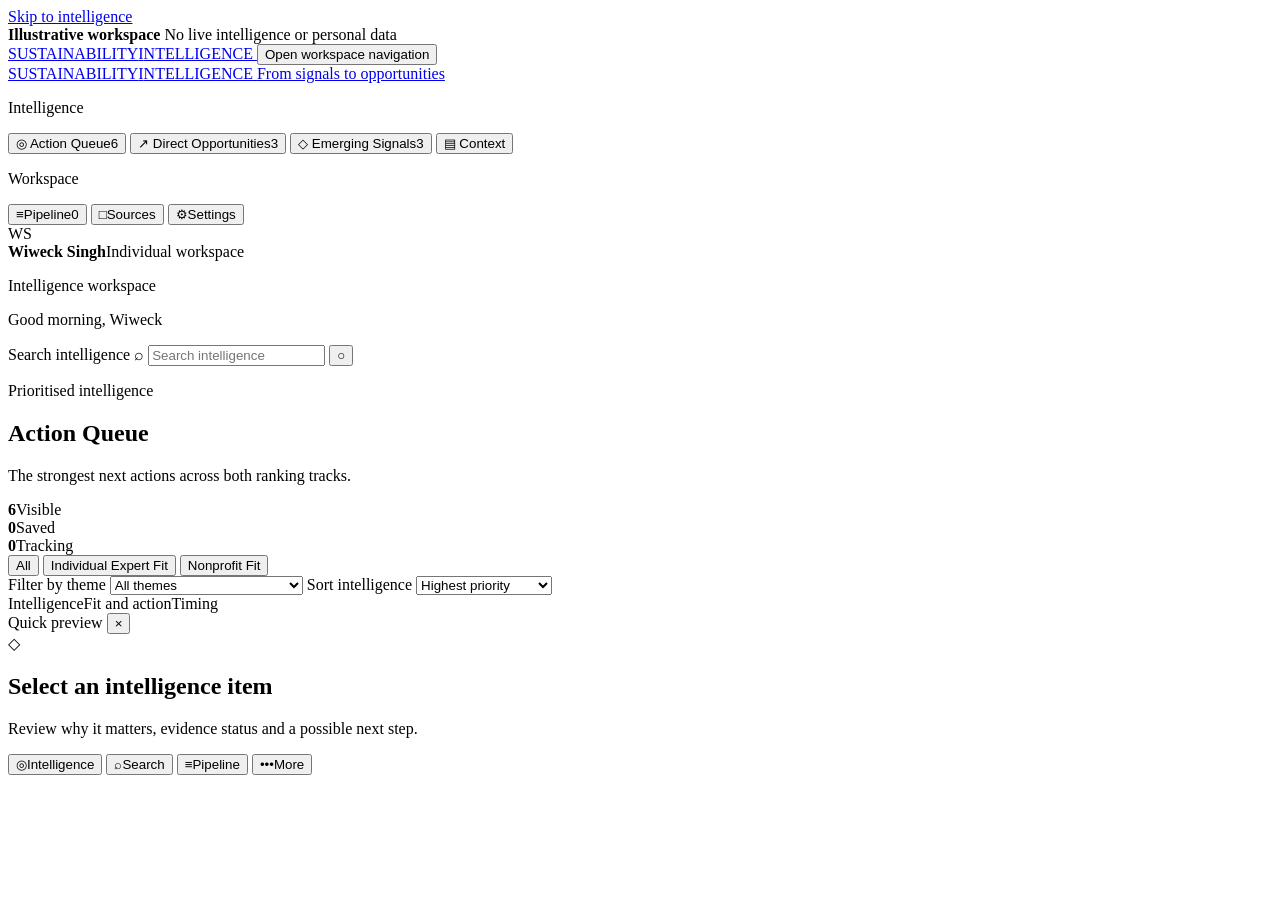
==== workspace.html @ 9c5e363e "Add intelligence workspace structure" ====
<!doctype html>
<html lang="en">
<head>
  <meta charset="utf-8">
  <meta name="viewport" content="width=device-width, initial-scale=1">
  <meta name="theme-color" content="#F5F9E9">
  <meta name="description" content="Illustrative Sustainability Intelligence workspace for reviewing direct opportunities and emerging signals.">
  <title>Intelligence Workspace | Sustainability Intelligence</title>
  <link rel="icon" href="favicon.svg" type="image/svg+xml">
  <link rel="stylesheet" href="workspace.css">
  <script src="workspace.js" defer></script>
</head>
<body>
  <a class="skip-link" href="#workspace-main">Skip to intelligence</a>

  <div class="prototype-banner" role="status">
    <strong>Illustrative workspace</strong>
    <span>No live intelligence or personal data</span>
  </div>

  <header class="mobile-header">
    <a class="brand" href="index.html" aria-label="Sustainability Intelligence home">
      <span class="wordmark"><span>SUSTAINABILITY</span><span><span>I</span>NTELLIGENCE</span></span>
    </a>
    <button class="mobile-menu-button" type="button" aria-expanded="false" aria-controls="workspace-sidebar">
      <span class="sr-only">Open workspace navigation</span>
      <span aria-hidden="true"></span><span aria-hidden="true"></span>
    </button>
  </header>

  <div class="workspace-shell">
    <aside id="workspace-sidebar" class="sidebar" aria-label="Workspace navigation">
      <div class="sidebar-brand">
        <a class="brand" href="index.html" aria-label="Sustainability Intelligence home">
          <span class="wordmark"><span>SUSTAINABILITY</span><span><span>I</span>NTELLIGENCE</span></span>
          <span class="tagline">From signals to opportunities</span>
        </a>
      </div>

      <nav class="workspace-navigation" aria-label="Intelligence">
        <p>Intelligence</p>
        <button class="nav-item is-active" type="button" data-view="queue">
          <span class="nav-symbol" aria-hidden="true">◎</span>
          <span>Action Queue</span><span class="count" data-count="queue">6</span>
        </button>
        <button class="nav-item" type="button" data-view="direct">
          <span class="nav-symbol" aria-hidden="true">↗</span>
          <span>Direct Opportunities</span><span class="count" data-count="direct">3</span>
        </button>
        <button class="nav-item" type="button" data-view="signals">
          <span class="nav-symbol" aria-hidden="true">◇</span>
          <span>Emerging Signals</span><span class="count" data-count="signals">3</span>
        </button>
        <button class="nav-item" type="button" data-view="context">
          <span class="nav-symbol" aria-hidden="true">▤</span>
          <span>Context</span>
        </button>
      </nav>

      <nav class="workspace-navigation secondary-navigation" aria-label="Workspace">
        <p>Workspace</p>
        <button class="nav-item" type="button" data-view="pipeline">
          <span class="nav-symbol" aria-hidden="true">≡</span><span>Pipeline</span><span class="count" data-count="pipeline">0</span>
        </button>
        <button class="nav-item" type="button" data-view="sources">
          <span class="nav-symbol" aria-hidden="true">□</span><span>Sources</span>
        </button>
        <button class="nav-item" type="button" data-view="settings">
          <span class="nav-symbol" aria-hidden="true">⚙</span><span>Settings</span>
        </button>
      </nav>

      <div class="sidebar-footer">
        <span class="profile-mark" aria-hidden="true">WS</span>
        <div><strong>Wiweck Singh</strong><span>Individual workspace</span></div>
      </div>
    </aside>

    <main id="workspace-main" class="workspace-main">
      <header class="workspace-topbar">
        <div>
          <p class="date-label">Intelligence workspace</p>
          <p class="welcome">Good morning, Wiweck</p>
        </div>
        <div class="topbar-actions">
          <label class="search-control">
            <span class="sr-only">Search intelligence</span>
            <span aria-hidden="true">⌕</span>
            <input id="search-input" type="search" placeholder="Search intelligence">
          </label>
          <button class="icon-button" type="button" aria-label="Notifications">○</button>
        </div>
      </header>

      <section class="workspace-content" aria-labelledby="view-title">
        <div class="view-heading">
          <div>
            <p class="eyebrow" id="view-eyebrow">Prioritised intelligence</p>
            <h1 id="view-title">Action Queue</h1>
            <p id="view-description">The strongest next actions across both ranking tracks.</p>
          </div>
          <div class="view-summary" aria-label="Queue summary">
            <div><strong id="visible-count">6</strong><span>Visible</span></div>
            <div><strong id="saved-count">0</strong><span>Saved</span></div>
            <div><strong id="tracked-count">0</strong><span>Tracking</span></div>
          </div>
        </div>

        <div class="control-row">
          <div class="segmented-control" aria-label="Fit track">
            <button class="is-active" type="button" data-fit="all">All</button>
            <button type="button" data-fit="expert">Individual Expert Fit</button>
            <button type="button" data-fit="nonprofit">Nonprofit Fit</button>
          </div>
          <div class="filter-actions">
            <label>
              <span class="sr-only">Filter by theme</span>
              <select id="theme-filter">
                <option value="all">All themes</option>
                <option value="policy">Policy and regulation</option>
                <option value="funding">Funding and finance</option>
                <option value="markets">Markets and standards</option>
                <option value="knowledge">Knowledge and programmes</option>
              </select>
            </label>
            <label>
              <span class="sr-only">Sort intelligence</span>
              <select id="sort-select">
                <option value="priority">Highest priority</option>
                <option value="confidence">Highest confidence</option>
                <option value="urgency">Most urgent</option>
              </select>
            </label>
          </div>
        </div>

        <div class="feed-header" aria-hidden="true">
          <span>Intelligence</span><span>Fit and action</span><span>Timing</span><span></span>
        </div>

        <div id="intelligence-feed" class="intelligence-feed" aria-live="polite"></div>

        <div id="empty-state" class="empty-state" hidden>
          <span aria-hidden="true">○</span>
          <h2>No illustrative records match these filters.</h2>
          <p>Clear the search or change the fit and theme filters.</p>
          <button class="text-button" type="button" id="clear-filters">Clear filters</button>
        </div>
      </section>
    </main>

    <aside id="preview-panel" class="preview-panel" aria-labelledby="preview-title">
      <div class="preview-toolbar">
        <span>Quick preview</span>
        <button type="button" id="close-preview" aria-label="Close quick preview">×</button>
      </div>
      <div id="preview-content" class="preview-content">
        <div class="preview-placeholder">
          <span aria-hidden="true">◇</span>
          <h2>Select an intelligence item</h2>
          <p>Review why it matters, evidence status and a possible next step.</p>
        </div>
      </div>
    </aside>
  </div>

  <nav class="mobile-bottom-nav" aria-label="Mobile workspace">
    <button class="is-active" type="button" data-mobile-view="queue"><span aria-hidden="true">◎</span>Intelligence</button>
    <button type="button" id="mobile-search"><span aria-hidden="true">⌕</span>Search</button>
    <button type="button" data-mobile-view="pipeline"><span aria-hidden="true">≡</span>Pipeline</button>
    <button type="button" id="mobile-more"><span aria-hidden="true">•••</span>More</button>
  </nav>

  <template id="feed-item-template">
    <article class="feed-item">
      <button class="item-open" type="button">
        <span class="record-marker" aria-hidden="true"></span>
        <span class="item-copy">
          <span class="record-type"></span>
          <strong class="record-title"></strong>
          <span class="record-source"></span>
          <span class="record-summary"></span>
        </span>
        <span class="item-fit">
          <span class="fit-badge"></span>
          <span class="recommended-action"></span>
        </span>
        <span class="item-timing">
          <strong></strong><span></span>
        </span>
      </button>
      <div class="item-actions" aria-label="Record actions">
        <button type="button" data-action="save">Save</button>
        <button type="button" data-action="track">Track</button>
        <button type="button" data-action="dismiss">Dismiss</button>
      </div>
    </article>
  </template>

  <div class="toast" id="toast" role="status" aria-live="polite"></div>
</body>
</html>
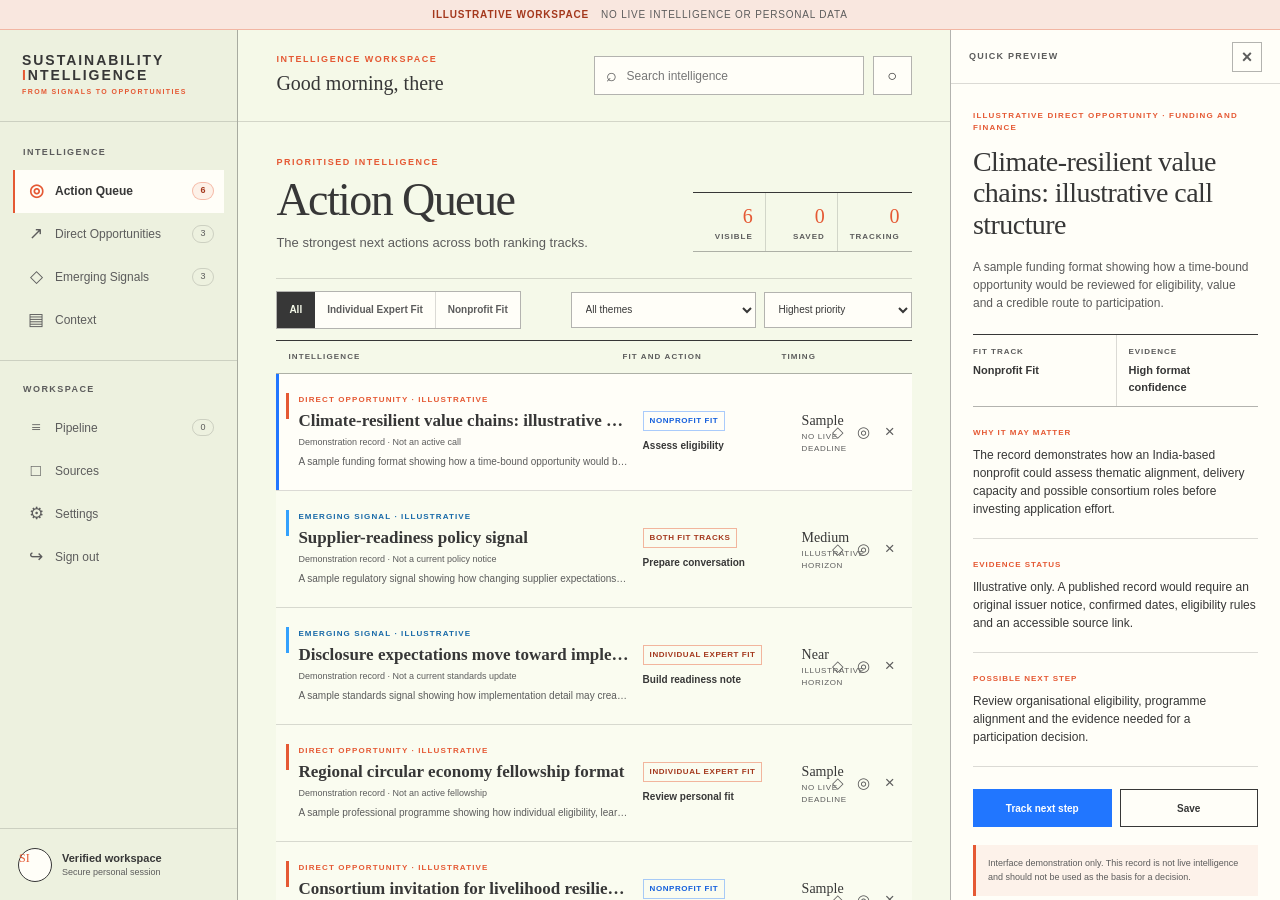
==== commit 9e1454aa: "Connect workspace to verified session" ====
--- a/workspace.html
+++ b/workspace.html
@@ -8,6 +8,8 @@
   <title>Intelligence Workspace | Sustainability Intelligence</title>
   <link rel="icon" href="favicon.svg" type="image/svg+xml">
   <link rel="stylesheet" href="workspace.css">
+  <script src="supabase-config.js" defer></script>
+  <script src="auth-client.js" defer></script>
   <script src="workspace.js" defer></script>
 </head>
 <body>
@@ -68,11 +70,14 @@
         <button class="nav-item" type="button" data-view="settings">
           <span class="nav-symbol" aria-hidden="true">⚙</span><span>Settings</span>
         </button>
+        <button class="nav-item" id="sign-out-button" type="button">
+          <span class="nav-symbol" aria-hidden="true">↪</span><span>Sign out</span>
+        </button>
       </nav>
 
       <div class="sidebar-footer">
-        <span class="profile-mark" aria-hidden="true">WS</span>
-        <div><strong>Wiweck Singh</strong><span>Individual workspace</span></div>
+        <span class="profile-mark" id="profile-mark" aria-hidden="true">SI</span>
+        <div><strong id="profile-label">Verified workspace</strong><span id="profile-track">Secure personal session</span></div>
       </div>
     </aside>
 
@@ -80,7 +85,7 @@
       <header class="workspace-topbar">
         <div>
           <p class="date-label">Intelligence workspace</p>
-          <p class="welcome">Good morning, Wiweck</p>
+          <p class="welcome">Good morning, <span id="profile-name">there</span></p>
         </div>
         <div class="topbar-actions">
           <label class="search-control">
--- a/workspace.css
+++ b/workspace.css
@@ -0,0 +1,876 @@
+:root {
+  --terracotta: #e55934;
+  --ivory: #f5f9e9;
+  --ivory-deep: #edf1df;
+  --paper: #fffef8;
+  --graphite: #373737;
+  --graphite-soft: #5c5c5c;
+  --blue: #2176ff;
+  --blue-light: #33a1fd;
+  --line: rgba(55, 55, 55, 0.18);
+  --line-strong: rgba(55, 55, 55, 0.38);
+  --shadow: 0 18px 55px rgba(55, 55, 55, 0.12);
+  --serif: "Iowan Old Style", "Palatino Linotype", Palatino, "Book Antiqua", Georgia, serif;
+  --sans: Inter, "Helvetica Neue", Helvetica, Arial, sans-serif;
+  --condensed: "Arial Narrow", "Helvetica Neue", Arial, sans-serif;
+}
+
+* { box-sizing: border-box; }
+html { height: 100%; }
+body {
+  min-height: 100%;
+  margin: 0;
+  overflow: hidden;
+  background: var(--ivory);
+  color: var(--graphite);
+  font-family: var(--sans);
+  font-size: 14px;
+  line-height: 1.5;
+  text-rendering: optimizeLegibility;
+}
+button, input, select { font: inherit; }
+button { color: inherit; }
+button, a { -webkit-tap-highlight-color: transparent; }
+button:focus-visible, a:focus-visible, input:focus-visible, select:focus-visible {
+  outline: 3px solid var(--blue);
+  outline-offset: 2px;
+}
+::selection { background: var(--terracotta); color: #fff; }
+[hidden] { display: none !important; }
+
+.sr-only {
+  position: absolute;
+  width: 1px;
+  height: 1px;
+  margin: -1px;
+  overflow: hidden;
+  clip: rect(0 0 0 0);
+  white-space: nowrap;
+}
+.skip-link {
+  position: fixed;
+  z-index: 1000;
+  top: 12px;
+  left: 12px;
+  padding: 9px 14px;
+  background: var(--graphite);
+  color: var(--ivory);
+  transform: translateY(-170%);
+  transition: transform 160ms ease;
+}
+.skip-link:focus { transform: translateY(0); }
+
+.prototype-banner {
+  height: 30px;
+  display: flex;
+  align-items: center;
+  justify-content: center;
+  gap: 12px;
+  border-bottom: 1px solid rgba(229, 89, 52, 0.35);
+  background: #f9e7df;
+  color: var(--graphite);
+  font-size: 10px;
+  letter-spacing: 0.08em;
+  text-transform: uppercase;
+}
+.prototype-banner strong { color: #a4381d; }
+.prototype-banner span { color: var(--graphite-soft); }
+
+.brand {
+  display: inline-flex;
+  flex-direction: column;
+  width: max-content;
+  color: var(--graphite);
+  text-decoration: none;
+}
+.wordmark {
+  display: flex;
+  flex-direction: column;
+  font-family: var(--condensed);
+  font-size: 14px;
+  font-weight: 600;
+  letter-spacing: 0.14em;
+  line-height: 1.02;
+}
+.wordmark > span:nth-child(2) > span { color: var(--terracotta); }
+.tagline {
+  margin-top: 5px;
+  color: var(--terracotta);
+  font-size: 7px;
+  font-weight: 800;
+  letter-spacing: 0.2em;
+  text-transform: uppercase;
+}
+
+.mobile-header { display: none; }
+.workspace-shell {
+  height: calc(100vh - 30px);
+  display: grid;
+  grid-template-columns: 238px minmax(620px, 1fr) 330px;
+  background: var(--ivory);
+}
+.sidebar {
+  min-width: 0;
+  display: flex;
+  flex-direction: column;
+  border-right: 1px solid var(--line-strong);
+  background: var(--ivory-deep);
+}
+.sidebar-brand {
+  min-height: 92px;
+  display: flex;
+  align-items: center;
+  padding: 19px 22px;
+  border-bottom: 1px solid var(--line);
+}
+.workspace-navigation { padding: 24px 13px 0; }
+.workspace-navigation p {
+  margin: 0 10px 10px;
+  color: var(--graphite-soft);
+  font-size: 9px;
+  font-weight: 800;
+  letter-spacing: 0.16em;
+  text-transform: uppercase;
+}
+.nav-item {
+  width: 100%;
+  min-height: 43px;
+  display: grid;
+  grid-template-columns: 22px 1fr auto;
+  gap: 8px;
+  align-items: center;
+  padding: 8px 10px;
+  border: 0;
+  border-left: 2px solid transparent;
+  background: transparent;
+  cursor: pointer;
+  color: var(--graphite-soft);
+  font-size: 12px;
+  text-align: left;
+}
+.nav-item:hover { background: rgba(255, 254, 248, 0.64); color: var(--graphite); }
+.nav-item.is-active {
+  border-left-color: var(--terracotta);
+  background: var(--paper);
+  color: var(--graphite);
+  font-weight: 700;
+}
+.nav-symbol {
+  color: var(--graphite-soft);
+  font-family: Georgia, serif;
+  font-size: 17px;
+  text-align: center;
+}
+.nav-item.is-active .nav-symbol { color: var(--terracotta); }
+.count {
+  min-width: 22px;
+  padding: 2px 6px;
+  border: 1px solid var(--line);
+  border-radius: 10px;
+  color: var(--graphite-soft);
+  font-size: 9px;
+  line-height: 1.3;
+  text-align: center;
+}
+.nav-item.is-active .count {
+  border-color: rgba(229, 89, 52, 0.36);
+  background: rgba(229, 89, 52, 0.08);
+  color: #a4381d;
+}
+.secondary-navigation {
+  margin-top: 18px;
+  padding-top: 22px;
+  border-top: 1px solid var(--line);
+}
+.sidebar-footer {
+  min-height: 72px;
+  display: grid;
+  grid-template-columns: 34px 1fr;
+  gap: 10px;
+  align-items: center;
+  margin-top: auto;
+  padding: 13px 18px;
+  border-top: 1px solid var(--line);
+}
+.profile-mark {
+  width: 34px;
+  height: 34px;
+  display: grid;
+  place-items: center;
+  border: 1px solid var(--graphite);
+  border-radius: 50%;
+  background: var(--paper);
+  color: var(--terracotta);
+  font-family: var(--serif);
+  font-size: 12px;
+}
+.sidebar-footer strong, .sidebar-footer span { display: block; }
+.sidebar-footer strong { font-size: 11px; }
+.sidebar-footer div span { color: var(--graphite-soft); font-size: 9px; }
+
+.workspace-main {
+  min-width: 0;
+  overflow: auto;
+  background: var(--ivory);
+}
+.workspace-topbar {
+  min-height: 92px;
+  display: flex;
+  align-items: center;
+  justify-content: space-between;
+  gap: 24px;
+  padding: 18px clamp(24px, 3vw, 44px);
+  border-bottom: 1px solid var(--line);
+  background: rgba(245, 249, 233, 0.96);
+}
+.date-label {
+  margin: 0 0 2px;
+  color: var(--terracotta);
+  font-size: 9px;
+  font-weight: 800;
+  letter-spacing: 0.17em;
+  text-transform: uppercase;
+}
+.welcome { margin: 0; font-family: var(--serif); font-size: 20px; }
+.topbar-actions { display: flex; align-items: center; gap: 9px; }
+.search-control {
+  width: min(28vw, 270px);
+  height: 39px;
+  display: flex;
+  align-items: center;
+  gap: 8px;
+  padding: 0 11px;
+  border: 1px solid var(--line-strong);
+  background: var(--paper);
+}
+.search-control > span { color: var(--graphite-soft); font-size: 18px; }
+.search-control input {
+  width: 100%;
+  min-width: 0;
+  border: 0;
+  outline: 0;
+  background: transparent;
+  color: var(--graphite);
+  font-size: 12px;
+}
+.search-control input::placeholder { color: #777; }
+.icon-button {
+  width: 39px;
+  height: 39px;
+  border: 1px solid var(--line-strong);
+  background: var(--paper);
+  cursor: pointer;
+  font-size: 16px;
+}
+
+.workspace-content { padding: 34px clamp(24px, 3vw, 44px) 70px; }
+.view-heading {
+  display: flex;
+  align-items: flex-end;
+  justify-content: space-between;
+  gap: 30px;
+  padding-bottom: 26px;
+}
+.eyebrow {
+  margin: 0 0 7px;
+  color: var(--terracotta);
+  font-size: 9px;
+  font-weight: 800;
+  letter-spacing: 0.17em;
+  text-transform: uppercase;
+}
+.view-heading h1 {
+  margin: 0;
+  font-family: var(--serif);
+  font-size: clamp(36px, 3.6vw, 52px);
+  font-weight: 400;
+  letter-spacing: -0.035em;
+  line-height: 1;
+}
+#view-description {
+  max-width: 590px;
+  margin: 10px 0 0;
+  color: var(--graphite-soft);
+  font-size: 13px;
+}
+.view-summary {
+  display: flex;
+  border-top: 1px solid var(--graphite);
+  border-bottom: 1px solid var(--line-strong);
+}
+.view-summary div {
+  min-width: 72px;
+  padding: 8px 12px;
+  border-left: 1px solid var(--line);
+  text-align: right;
+}
+.view-summary div:first-child { border-left: 0; }
+.view-summary strong, .view-summary span { display: block; }
+.view-summary strong { color: var(--terracotta); font-family: var(--serif); font-size: 20px; font-weight: 400; }
+.view-summary span {
+  color: var(--graphite-soft);
+  font-size: 8px;
+  font-weight: 800;
+  letter-spacing: 0.12em;
+  text-transform: uppercase;
+}
+
+.control-row {
+  min-height: 62px;
+  display: flex;
+  align-items: center;
+  justify-content: space-between;
+  gap: 18px;
+  padding: 10px 0;
+  border-top: 1px solid var(--line);
+}
+.segmented-control {
+  display: inline-flex;
+  border: 1px solid var(--line-strong);
+  background: var(--paper);
+}
+.segmented-control button {
+  min-height: 36px;
+  padding: 7px 12px;
+  border: 0;
+  border-right: 1px solid var(--line);
+  background: transparent;
+  cursor: pointer;
+  color: var(--graphite-soft);
+  font-size: 10px;
+  font-weight: 700;
+}
+.segmented-control button:last-child { border-right: 0; }
+.segmented-control button:hover { color: var(--graphite); }
+.segmented-control button.is-active {
+  background: var(--graphite);
+  color: var(--ivory);
+}
+.filter-actions { display: flex; gap: 8px; }
+.filter-actions select {
+  height: 36px;
+  max-width: 185px;
+  padding: 0 30px 0 10px;
+  border: 1px solid var(--line-strong);
+  border-radius: 0;
+  background-color: var(--paper);
+  color: var(--graphite);
+  font-size: 10px;
+}
+
+.feed-header {
+  display: grid;
+  grid-template-columns: minmax(320px, 1fr) 145px 84px 86px;
+  gap: 14px;
+  padding: 10px 12px;
+  border-top: 1px solid var(--graphite);
+  border-bottom: 1px solid var(--line-strong);
+  color: var(--graphite-soft);
+  font-size: 8px;
+  font-weight: 800;
+  letter-spacing: 0.14em;
+  text-transform: uppercase;
+}
+.intelligence-feed { border-bottom: 1px solid var(--graphite); }
+.feed-item {
+  position: relative;
+  border-bottom: 1px solid var(--line);
+  background: rgba(255, 254, 248, 0.42);
+}
+.feed-item:last-child { border-bottom: 0; }
+.feed-item:hover, .feed-item.is-selected { background: var(--paper); }
+.feed-item.is-selected:before {
+  position: absolute;
+  z-index: 2;
+  inset: 0 auto 0 0;
+  width: 3px;
+  background: var(--blue);
+  content: "";
+}
+.item-open {
+  width: 100%;
+  min-height: 116px;
+  display: grid;
+  grid-template-columns: minmax(320px, 1fr) 145px 84px 0;
+  gap: 14px;
+  align-items: center;
+  padding: 14px 12px 14px 22px;
+  border: 0;
+  background: transparent;
+  cursor: pointer;
+  text-align: left;
+}
+.record-marker {
+  position: absolute;
+  top: 19px;
+  left: 10px;
+  width: 3px;
+  height: 26px;
+  background: var(--terracotta);
+}
+.feed-item[data-class="signal"] .record-marker { background: var(--blue-light); }
+.item-copy, .item-fit, .item-timing { min-width: 0; display: flex; flex-direction: column; }
+.record-type {
+  margin-bottom: 4px;
+  color: var(--terracotta);
+  font-size: 8px;
+  font-weight: 800;
+  letter-spacing: 0.14em;
+  text-transform: uppercase;
+}
+.feed-item[data-class="signal"] .record-type { color: #1769a8; }
+.record-title {
+  overflow: hidden;
+  color: var(--graphite);
+  font-family: var(--serif);
+  font-size: 17px;
+  font-weight: 600;
+  line-height: 1.25;
+  text-overflow: ellipsis;
+  white-space: nowrap;
+}
+.record-source {
+  margin-top: 4px;
+  color: var(--graphite-soft);
+  font-size: 9px;
+}
+.record-summary {
+  margin-top: 6px;
+  overflow: hidden;
+  color: var(--graphite-soft);
+  font-size: 10px;
+  line-height: 1.45;
+  text-overflow: ellipsis;
+  white-space: nowrap;
+}
+.fit-badge {
+  width: max-content;
+  max-width: 100%;
+  padding: 3px 6px;
+  border: 1px solid rgba(229, 89, 52, 0.44);
+  color: #a4381d;
+  font-size: 8px;
+  font-weight: 800;
+  letter-spacing: 0.07em;
+  text-transform: uppercase;
+}
+.fit-badge.nonprofit {
+  border-color: rgba(33, 118, 255, 0.38);
+  color: #145fdc;
+}
+.recommended-action { margin-top: 7px; color: var(--graphite); font-size: 10px; font-weight: 700; }
+.item-timing strong { font-family: var(--serif); font-size: 14px; font-weight: 400; }
+.item-timing span { color: var(--graphite-soft); font-size: 8px; text-transform: uppercase; letter-spacing: 0.08em; }
+.item-actions {
+  position: absolute;
+  z-index: 3;
+  top: 50%;
+  right: 9px;
+  display: flex;
+  align-items: center;
+  transform: translateY(-50%);
+}
+.item-actions button {
+  width: 26px;
+  height: 28px;
+  overflow: hidden;
+  padding: 0;
+  border: 0;
+  background: transparent;
+  color: transparent;
+  cursor: pointer;
+  font-size: 0;
+}
+.item-actions button:before {
+  color: var(--graphite-soft);
+  font-size: 15px;
+  line-height: 28px;
+}
+.item-actions button[data-action="save"]:before { content: "◇"; }
+.item-actions button[data-action="track"]:before { content: "◎"; }
+.item-actions button[data-action="dismiss"]:before { content: "×"; font-size: 17px; }
+.item-actions button:hover:before,
+.item-actions button.is-active:before { color: var(--blue); }
+.item-actions button[data-action="dismiss"]:hover:before { color: var(--terracotta); }
+
+.empty-state {
+  padding: 80px 24px;
+  border-bottom: 1px solid var(--graphite);
+  text-align: center;
+}
+.empty-state > span { color: var(--terracotta); font-family: var(--serif); font-size: 32px; }
+.empty-state h2 { margin: 12px 0 6px; font-family: var(--serif); font-size: 24px; font-weight: 400; }
+.empty-state p { margin: 0; color: var(--graphite-soft); }
+.text-button {
+  margin-top: 16px;
+  padding: 0 0 3px;
+  border: 0;
+  border-bottom: 2px solid var(--terracotta);
+  background: transparent;
+  cursor: pointer;
+  color: var(--graphite);
+  font-weight: 700;
+}
+
+.preview-panel {
+  min-width: 0;
+  overflow: auto;
+  border-left: 1px solid var(--line-strong);
+  background: var(--paper);
+}
+.preview-toolbar {
+  min-height: 54px;
+  position: sticky;
+  z-index: 4;
+  top: 0;
+  display: flex;
+  align-items: center;
+  justify-content: space-between;
+  padding: 0 18px;
+  border-bottom: 1px solid var(--line);
+  background: rgba(255, 254, 248, 0.97);
+  color: var(--graphite-soft);
+  font-size: 9px;
+  font-weight: 800;
+  letter-spacing: 0.14em;
+  text-transform: uppercase;
+}
+.preview-toolbar button {
+  width: 30px;
+  height: 30px;
+  border: 1px solid var(--line-strong);
+  background: transparent;
+  cursor: pointer;
+  font-size: 18px;
+  line-height: 1;
+}
+.preview-content { padding: 26px 22px 50px; }
+.preview-placeholder { padding: 64px 8px; text-align: center; }
+.preview-placeholder > span { color: var(--terracotta); font-family: var(--serif); font-size: 30px; }
+.preview-placeholder h2 {
+  margin: 13px 0 7px;
+  font-family: var(--serif);
+  font-size: 23px;
+  font-weight: 400;
+  line-height: 1.15;
+}
+.preview-placeholder p { margin: 0; color: var(--graphite-soft); font-size: 11px; }
+.preview-class {
+  margin: 0 0 12px;
+  color: var(--terracotta);
+  font-size: 8px;
+  font-weight: 800;
+  letter-spacing: 0.15em;
+  text-transform: uppercase;
+}
+.preview-content h2 {
+  margin: 0;
+  font-family: var(--serif);
+  font-size: 28px;
+  font-weight: 400;
+  letter-spacing: -0.02em;
+  line-height: 1.12;
+}
+.preview-lead { margin: 18px 0; color: var(--graphite-soft); font-size: 12px; }
+.preview-status {
+  display: grid;
+  grid-template-columns: 1fr 1fr;
+  margin: 22px 0 0;
+  border-top: 1px solid var(--graphite);
+  border-bottom: 1px solid var(--line-strong);
+}
+.preview-status div { padding: 11px 8px 11px 0; }
+.preview-status div + div { padding-left: 12px; border-left: 1px solid var(--line); }
+.preview-status span, .preview-section h3 {
+  display: block;
+  color: var(--graphite-soft);
+  font-size: 8px;
+  font-weight: 800;
+  letter-spacing: 0.12em;
+  text-transform: uppercase;
+}
+.preview-status strong { display: block; margin-top: 4px; font-size: 11px; }
+.preview-section { padding: 20px 0; border-bottom: 1px solid var(--line); }
+.preview-section h3 { margin: 0 0 7px; color: var(--terracotta); }
+.preview-section p { margin: 0; font-size: 12px; }
+.preview-actions { display: flex; gap: 8px; margin-top: 22px; }
+.preview-actions button {
+  min-height: 38px;
+  flex: 1;
+  padding: 8px 10px;
+  border: 1px solid var(--blue);
+  background: var(--blue);
+  color: #fff;
+  cursor: pointer;
+  font-size: 10px;
+  font-weight: 800;
+}
+.preview-actions button.secondary {
+  border-color: var(--graphite);
+  background: transparent;
+  color: var(--graphite);
+}
+.preview-disclaimer {
+  margin: 18px 0 0;
+  padding: 12px;
+  border-left: 3px solid var(--terracotta);
+  background: rgba(229, 89, 52, 0.07);
+  color: var(--graphite-soft);
+  font-size: 9px;
+}
+
+.mobile-bottom-nav { display: none; }
+.toast {
+  position: fixed;
+  z-index: 1000;
+  right: 20px;
+  bottom: 20px;
+  max-width: 340px;
+  padding: 11px 15px;
+  border: 1px solid var(--graphite);
+  background: var(--graphite);
+  color: var(--ivory);
+  box-shadow: var(--shadow);
+  font-size: 11px;
+  opacity: 0;
+  pointer-events: none;
+  transform: translateY(12px);
+  transition: opacity 160ms ease, transform 160ms ease;
+}
+.toast.is-visible { opacity: 1; transform: translateY(0); }
+
+@media (max-width: 1240px) {
+  .workspace-shell { grid-template-columns: 220px minmax(560px, 1fr) 290px; }
+  .sidebar-brand { padding-inline: 18px; }
+  .workspace-navigation { padding-inline: 10px; }
+  .workspace-content, .workspace-topbar { padding-inline: 24px; }
+  .feed-header { grid-template-columns: minmax(280px, 1fr) 125px 74px 78px; }
+  .item-open { grid-template-columns: minmax(280px, 1fr) 125px 74px 0; }
+  .preview-content { padding-inline: 18px; }
+}
+
+@media (max-width: 1020px) {
+  .workspace-shell { grid-template-columns: 220px minmax(0, 1fr); }
+  .preview-panel {
+    position: fixed;
+    z-index: 80;
+    top: 30px;
+    right: 0;
+    bottom: 0;
+    width: min(390px, 100%);
+    border-left: 1px solid var(--graphite);
+    box-shadow: var(--shadow);
+    transform: translateX(104%);
+    transition: transform 200ms ease;
+  }
+  .preview-panel.is-open { transform: translateX(0); }
+  .feed-header { grid-template-columns: minmax(280px, 1fr) 140px 76px 78px; }
+  .item-open { grid-template-columns: minmax(280px, 1fr) 140px 76px 0; }
+}
+
+@media (max-width: 760px) {
+  body { overflow: hidden; }
+  .prototype-banner { height: 28px; gap: 7px; font-size: 8px; }
+  .mobile-header {
+    height: 61px;
+    display: flex;
+    align-items: center;
+    justify-content: space-between;
+    padding: 10px 16px;
+    border-bottom: 1px solid var(--line-strong);
+    background: var(--ivory);
+  }
+  .mobile-header .wordmark { font-size: 11px; }
+  .mobile-menu-button {
+    width: 40px;
+    height: 40px;
+    padding: 9px;
+    border: 1px solid var(--graphite);
+    background: transparent;
+  }
+  .mobile-menu-button span[aria-hidden] {
+    display: block;
+    height: 1px;
+    margin: 5px 0;
+    background: var(--graphite);
+  }
+  .workspace-shell {
+    height: calc(100dvh - 89px);
+    display: block;
+  }
+  .sidebar {
+    position: fixed;
+    z-index: 90;
+    top: 89px;
+    right: 0;
+    bottom: 0;
+    left: 0;
+    display: flex;
+    transform: translateX(-104%);
+    transition: transform 200ms ease;
+  }
+  .sidebar.is-open { transform: translateX(0); }
+  .sidebar-brand { display: none; }
+  .workspace-navigation { padding: 20px 16px 0; }
+  .secondary-navigation { margin-top: 12px; }
+  .workspace-main {
+    height: calc(100dvh - 89px);
+    padding-bottom: 67px;
+  }
+  .workspace-topbar {
+    min-height: 65px;
+    padding: 10px 16px;
+  }
+  .date-label { font-size: 8px; }
+  .welcome { font-size: 17px; }
+  .search-control {
+    position: fixed;
+    z-index: 70;
+    top: 89px;
+    right: 0;
+    left: 0;
+    width: auto;
+    height: 55px;
+    padding: 0 16px;
+    border-width: 0 0 1px;
+    transform: translateY(-105%);
+    transition: transform 180ms ease;
+  }
+  .search-control.is-open { transform: translateY(0); }
+  .icon-button { display: none; }
+  .workspace-content { padding: 26px 16px 42px; }
+  .view-heading { display: block; padding-bottom: 20px; }
+  .view-heading h1 { font-size: 38px; }
+  #view-description { margin-top: 8px; font-size: 11px; }
+  .view-summary { margin-top: 18px; }
+  .view-summary div { min-width: 0; flex: 1; text-align: left; }
+  .control-row {
+    display: block;
+    padding: 10px 0 12px;
+  }
+  .segmented-control {
+    width: 100%;
+    overflow-x: auto;
+  }
+  .segmented-control button {
+    flex: 1 0 auto;
+    padding-inline: 10px;
+    font-size: 9px;
+  }
+  .filter-actions { margin-top: 8px; }
+  .filter-actions label { flex: 1; }
+  .filter-actions select { width: 100%; max-width: none; }
+  .feed-header { display: none; }
+  .intelligence-feed { border-top: 1px solid var(--graphite); }
+  .feed-item { padding-bottom: 38px; }
+  .item-open {
+    min-height: 0;
+    display: block;
+    padding: 16px 20px 13px 17px;
+  }
+  .record-marker { top: 18px; left: 7px; }
+  .record-title {
+    display: block;
+    overflow: visible;
+    font-size: 18px;
+    text-overflow: clip;
+    white-space: normal;
+  }
+  .record-summary {
+    display: -webkit-box;
+    overflow: hidden;
+    margin-top: 7px;
+    white-space: normal;
+    -webkit-box-orient: vertical;
+    -webkit-line-clamp: 2;
+  }
+  .item-fit {
+    flex-direction: row;
+    flex-wrap: wrap;
+    align-items: center;
+    gap: 7px;
+    margin-top: 12px;
+  }
+  .recommended-action { margin-top: 0; }
+  .item-timing {
+    flex-direction: row;
+    gap: 7px;
+    align-items: baseline;
+    margin-top: 10px;
+  }
+  .item-actions {
+    top: auto;
+    right: 10px;
+    bottom: 5px;
+    transform: none;
+  }
+  .item-actions button { width: 34px; }
+  .preview-panel {
+    top: 28px;
+    right: 0;
+    left: 0;
+    width: auto;
+    max-width: none;
+    border-left: 0;
+  }
+  .preview-content { padding: 24px 20px 70px; }
+  .preview-content h2 { font-size: 31px; }
+  .mobile-bottom-nav {
+    position: fixed;
+    z-index: 60;
+    right: 0;
+    bottom: 0;
+    left: 0;
+    height: 67px;
+    display: grid;
+    grid-template-columns: repeat(4, 1fr);
+    border-top: 1px solid var(--graphite);
+    background: var(--paper);
+  }
+  .mobile-bottom-nav button {
+    display: flex;
+    flex-direction: column;
+    align-items: center;
+    justify-content: center;
+    gap: 3px;
+    border: 0;
+    border-right: 1px solid var(--line);
+    background: transparent;
+    color: var(--graphite-soft);
+    font-size: 8px;
+    font-weight: 700;
+  }
+  .mobile-bottom-nav button:last-child { border-right: 0; }
+  .mobile-bottom-nav button span { font-size: 16px; }
+  .mobile-bottom-nav button.is-active {
+    color: var(--graphite);
+    box-shadow: inset 0 3px 0 var(--terracotta);
+  }
+  .toast {
+    right: 12px;
+    bottom: 79px;
+    left: 12px;
+    max-width: none;
+  }
+}
+
+@media (max-width: 400px) {
+  .prototype-banner span { display: none; }
+  .welcome { font-size: 16px; }
+  .view-heading h1 { font-size: 35px; }
+  .segmented-control button { padding-inline: 8px; font-size: 8px; }
+}
+
+@media (prefers-reduced-motion: reduce) {
+  *, *:before, *:after {
+    scroll-behavior: auto !important;
+    transition-duration: 0.01ms !important;
+  }
+}
+
+@media (prefers-contrast: more) {
+  :root {
+    --line: rgba(55, 55, 55, 0.46);
+    --line-strong: rgba(55, 55, 55, 0.7);
+  }
+}
